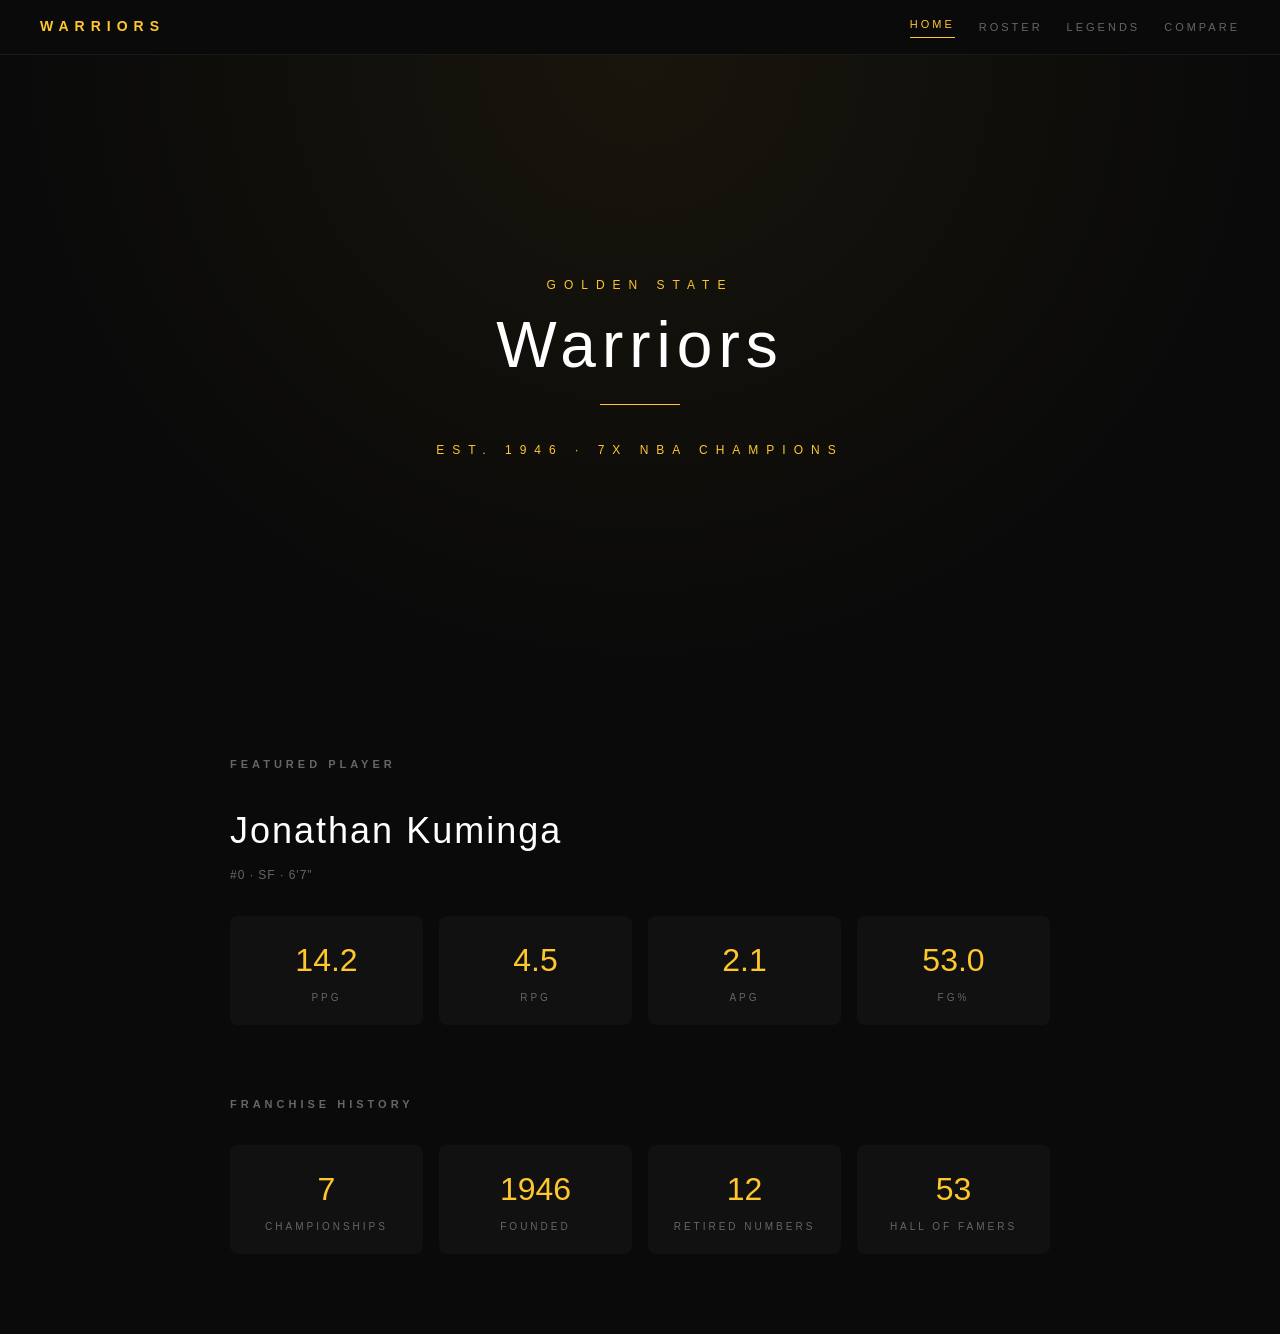
==== index.html @ 2897a16b "feat: add landing page with hero and featured player Co-Authored-By: Claude Sonnet 4.6 <noreply@anth" ====
<!DOCTYPE html>
<html lang="en">
<head>
  <meta charset="UTF-8" />
  <meta name="viewport" content="width=device-width, initial-scale=1.0" />
  <title>Golden State Warriors Stats</title>
  <link rel="stylesheet" href="css/style.css" />
</head>
<body>

  <nav class="nav">
    <span class="nav-logo">Warriors</span>
    <div class="nav-links">
      <a href="index.html" class="active">Home</a>
      <a href="roster.html">Roster</a>
      <a href="legends.html">Legends</a>
      <a href="compare.html">Compare</a>
    </div>
  </nav>

  <section class="hero">
    <p class="hero-subtitle">Golden State</p>
    <h1 class="hero-title">Warriors</h1>
    <hr class="hero-divider" />
    <p class="hero-subtitle">EST. 1946 · 7x NBA CHAMPIONS</p>
  </section>

  <section style="max-width:900px;margin:0 auto;padding:60px 40px;">
    <h3 style="font-size:11px;letter-spacing:4px;color:var(--text-muted);text-transform:uppercase;margin-bottom:32px;">Featured Player</h3>
    <h2 id="featured-name" style="font-size:36px;font-weight:300;letter-spacing:2px;margin:0 0 8px;"></h2>
    <p id="featured-meta" style="font-size:12px;color:var(--text-muted);letter-spacing:1px;margin:0 0 32px;"></p>
    <div id="featured-stats" class="stat-grid"></div>
  </section>

  <section style="max-width:900px;margin:0 auto;padding:0 40px 80px;">
    <h3 style="font-size:11px;letter-spacing:4px;color:var(--text-muted);text-transform:uppercase;margin-bottom:32px;">Franchise History</h3>
    <div class="stat-grid">
      <div class="stat-card">
        <div class="stat-value">7</div>
        <div class="stat-label">Championships</div>
      </div>
      <div class="stat-card">
        <div class="stat-value">1946</div>
        <div class="stat-label">Founded</div>
      </div>
      <div class="stat-card">
        <div class="stat-value">12</div>
        <div class="stat-label">Retired Numbers</div>
      </div>
      <div class="stat-card">
        <div class="stat-value">53</div>
        <div class="stat-label">Hall of Famers</div>
      </div>
    </div>
  </section>

  <script src="js/data.js"></script>
  <script src="js/app.js"></script>
</body>
</html>
---- css/style.css ----
/* gsw-stats/css/style.css — Golden State Warriors Stats — Dark Premium Theme */

/* =============================================
   CSS Custom Properties
   ============================================= */
:root {
  --bg: #0a0a0a;
  --surface: #111111;
  --border: #1a1a1a;
  --gold: #FFC72C;
  --blue: #1D428A;
  --text-primary: #ffffff;
  --text-secondary: #999999;
  --text-muted: #666666;
  --font: -apple-system, BlinkMacSystemFont, 'Segoe UI', Roboto, sans-serif;
}

/* =============================================
   Reset & Base
   ============================================= */
*,
*::before,
*::after {
  box-sizing: border-box;
}

body {
  margin: 0;
  padding: 0;
  background: var(--bg);
  color: var(--text-primary);
  font-family: var(--font);
  line-height: 1.5;
}

a {
  color: inherit;
  text-decoration: none;
}

/* =============================================
   Navigation
   ============================================= */
.nav {
  position: sticky;
  top: 0;
  background: var(--bg);
  border-bottom: 1px solid var(--border);
  z-index: 100;
  display: flex;
  justify-content: space-between;
  align-items: center;
  padding: 16px 40px;
}

.nav-logo {
  font-size: 14px;
  letter-spacing: 6px;
  color: var(--gold);
  text-transform: uppercase;
  font-weight: 700;
}

.nav-links {
  display: flex;
  gap: 24px;
  align-items: center;
}

.nav-links a {
  font-size: 11px;
  letter-spacing: 3px;
  color: var(--text-muted);
  text-transform: uppercase;
  transition: color 0.2s;
}

.nav-links a:hover {
  color: var(--gold);
}

.nav-links a.active {
  color: var(--gold);
  border-bottom: 1px solid var(--gold);
  padding-bottom: 4px;
}

/* =============================================
   Hero
   ============================================= */
.hero {
  min-height: 70vh;
  display: flex;
  flex-direction: column;
  justify-content: center;
  align-items: center;
  text-align: center;
  position: relative;
  background: radial-gradient(ellipse at 50% 0%, rgba(255, 199, 44, 0.06) 0%, transparent 70%);
}

.hero-subtitle {
  font-size: 12px;
  letter-spacing: 8px;
  color: var(--gold);
  text-transform: uppercase;
  margin-bottom: 16px;
}

.hero-title {
  font-size: 64px;
  font-weight: 300;
  letter-spacing: 6px;
  margin: 0;
  line-height: 1.1;
}

.hero-divider {
  width: 80px;
  height: 1px;
  background: var(--gold);
  margin: 24px auto;
  border: none;
}

/* =============================================
   Stat Cards
   ============================================= */
.stat-card {
  background: var(--surface);
  border-radius: 8px;
  padding: 20px;
  text-align: center;
}

.stat-value {
  font-size: 32px;
  font-weight: 200;
  color: var(--gold);
}

.stat-label {
  font-size: 10px;
  letter-spacing: 3px;
  color: var(--text-muted);
  text-transform: uppercase;
  margin-top: 6px;
}

/* =============================================
   Stat Grid
   ============================================= */
.stat-grid {
  display: grid;
  grid-template-columns: repeat(4, 1fr);
  gap: 16px;
}

/* =============================================
   Page Layout (Sidebar + Main Panel)
   ============================================= */
.page-layout {
  display: flex;
  min-height: calc(100vh - 60px);
}

.sidebar {
  width: 280px;
  background: var(--surface);
  border-right: 1px solid var(--border);
  overflow-y: auto;
  padding: 20px 0;
  flex-shrink: 0;
}

.main-panel {
  flex: 1;
  padding: 40px;
  overflow-y: auto;
}

/* =============================================
   Sidebar Items
   ============================================= */
.sidebar-item {
  padding: 12px 24px;
  cursor: pointer;
  border-left: 3px solid transparent;
  transition: background 0.2s, border-color 0.2s;
}

.sidebar-item:hover {
  background: rgba(255, 255, 255, 0.03);
}

.sidebar-item.active {
  border-left-color: var(--gold);
  background: rgba(255, 199, 44, 0.05);
}

.player-name {
  font-size: 14px;
  color: var(--text-secondary);
}

.sidebar-item.active .player-name {
  color: var(--text-primary);
}

.player-number {
  font-size: 11px;
  color: var(--text-muted);
}

/* =============================================
   Player Detail
   ============================================= */
.player-header {
  display: flex;
  gap: 30px;
  margin-bottom: 40px;
  align-items: center;
}

.player-photo {
  width: 150px;
  height: 150px;
  border-radius: 50%;
  background: var(--surface);
  border: 2px solid var(--border);
  display: flex;
  justify-content: center;
  align-items: center;
  flex-shrink: 0;
}

.player-photo svg {
  width: 60px;
  height: 60px;
  fill: var(--text-muted);
}

.player-info h2 {
  font-size: 28px;
  font-weight: 300;
  letter-spacing: 2px;
  margin: 0;
}

.player-meta {
  font-size: 12px;
  color: var(--text-muted);
  letter-spacing: 1px;
  margin-top: 8px;
}

/* =============================================
   Season Table
   ============================================= */
.season-table-wrapper {
  overflow-x: auto;
}

.season-table {
  width: 100%;
  border-collapse: collapse;
  margin-top: 16px;
}

.season-table th {
  font-size: 10px;
  letter-spacing: 2px;
  color: var(--text-muted);
  text-transform: uppercase;
  padding: 12px 16px;
  text-align: left;
  border-bottom: 1px solid var(--border);
}

.season-table td {
  font-size: 14px;
  padding: 12px 16px;
  border-bottom: 1px solid var(--border);
  color: var(--text-secondary);
}

.season-table tr:hover td {
  background: rgba(255, 255, 255, 0.02);
}

/* =============================================
   Accolades
   ============================================= */
.accolades {
  display: flex;
  flex-wrap: wrap;
  gap: 8px;
  margin-top: 20px;
}

.accolade-tag {
  font-size: 11px;
  padding: 6px 14px;
  background: rgba(255, 199, 44, 0.1);
  color: var(--gold);
  border-radius: 20px;
  letter-spacing: 1px;
}

/* =============================================
   Compare Page
   ============================================= */
.compare-container {
  max-width: 1000px;
  margin: 0 auto;
  padding: 40px;
}

.compare-selectors {
  display: flex;
  gap: 40px;
  justify-content: center;
  align-items: center;
  margin-bottom: 40px;
}

.compare-selectors select {
  background: var(--surface);
  color: var(--text-primary);
  border: 1px solid var(--border);
  padding: 12px 20px;
  border-radius: 6px;
  font-size: 14px;
  min-width: 200px;
  cursor: pointer;
  font-family: var(--font);
}

.compare-selectors select:focus {
  border-color: var(--gold);
  outline: none;
}

/* Compare Rows */
.compare-row {
  display: grid;
  grid-template-columns: 1fr auto 1fr;
  gap: 16px;
  align-items: center;
  padding: 16px 0;
  border-bottom: 1px solid var(--border);
}

.compare-bar {
  height: 8px;
  background: var(--border);
  border-radius: 4px;
  overflow: hidden;
}

.compare-bar .fill {
  height: 100%;
  border-radius: 4px;
  transition: width 0.6s ease;
}

.compare-bar .fill.leader {
  background: var(--gold);
}

.compare-bar .fill.trailing {
  background: var(--blue);
}

.compare-label {
  font-size: 10px;
  letter-spacing: 3px;
  color: var(--text-muted);
  text-transform: uppercase;
  text-align: center;
  min-width: 60px;
}

.compare-value {
  font-size: 18px;
  font-weight: 200;
  color: var(--text-secondary);
}

.compare-value.leader {
  color: var(--gold);
}

/* =============================================
   Utility
   ============================================= */
.fade-in {
  animation: fadeIn 0.3s ease;
}

@keyframes fadeIn {
  from {
    opacity: 0;
    transform: translateY(10px);
  }
  to {
    opacity: 1;
    transform: translateY(0);
  }
}

/* =============================================
   Responsive — 1024px
   ============================================= */
@media (max-width: 1024px) {
  .sidebar {
    width: 220px;
  }

  .stat-grid {
    grid-template-columns: repeat(2, 1fr);
  }

  .hero-title {
    font-size: 48px;
  }
}

/* =============================================
   Responsive — 768px
   ============================================= */
@media (max-width: 768px) {
  .page-layout {
    flex-direction: column;
  }

  .sidebar {
    width: 100%;
    border-right: none;
    border-bottom: 1px solid var(--border);
    display: flex;
    overflow-x: auto;
    padding: 12px;
    gap: 8px;
  }

  .sidebar-item {
    white-space: nowrap;
    border-left: none;
    border-bottom: 3px solid transparent;
    padding: 8px 16px;
  }

  .sidebar-item.active {
    border-left-color: transparent;
    border-bottom-color: var(--gold);
  }

  .main-panel {
    padding: 24px 16px;
  }

  .player-header {
    flex-direction: column;
    align-items: center;
    text-align: center;
  }

  .stat-grid {
    grid-template-columns: repeat(2, 1fr);
  }

  .nav {
    padding: 12px 20px;
  }

  .hero-title {
    font-size: 32px;
  }

  .compare-selectors {
    flex-direction: column;
    align-items: center;
  }

  .compare-row {
    grid-template-columns: 1fr;
    gap: 8px;
    text-align: center;
  }
}
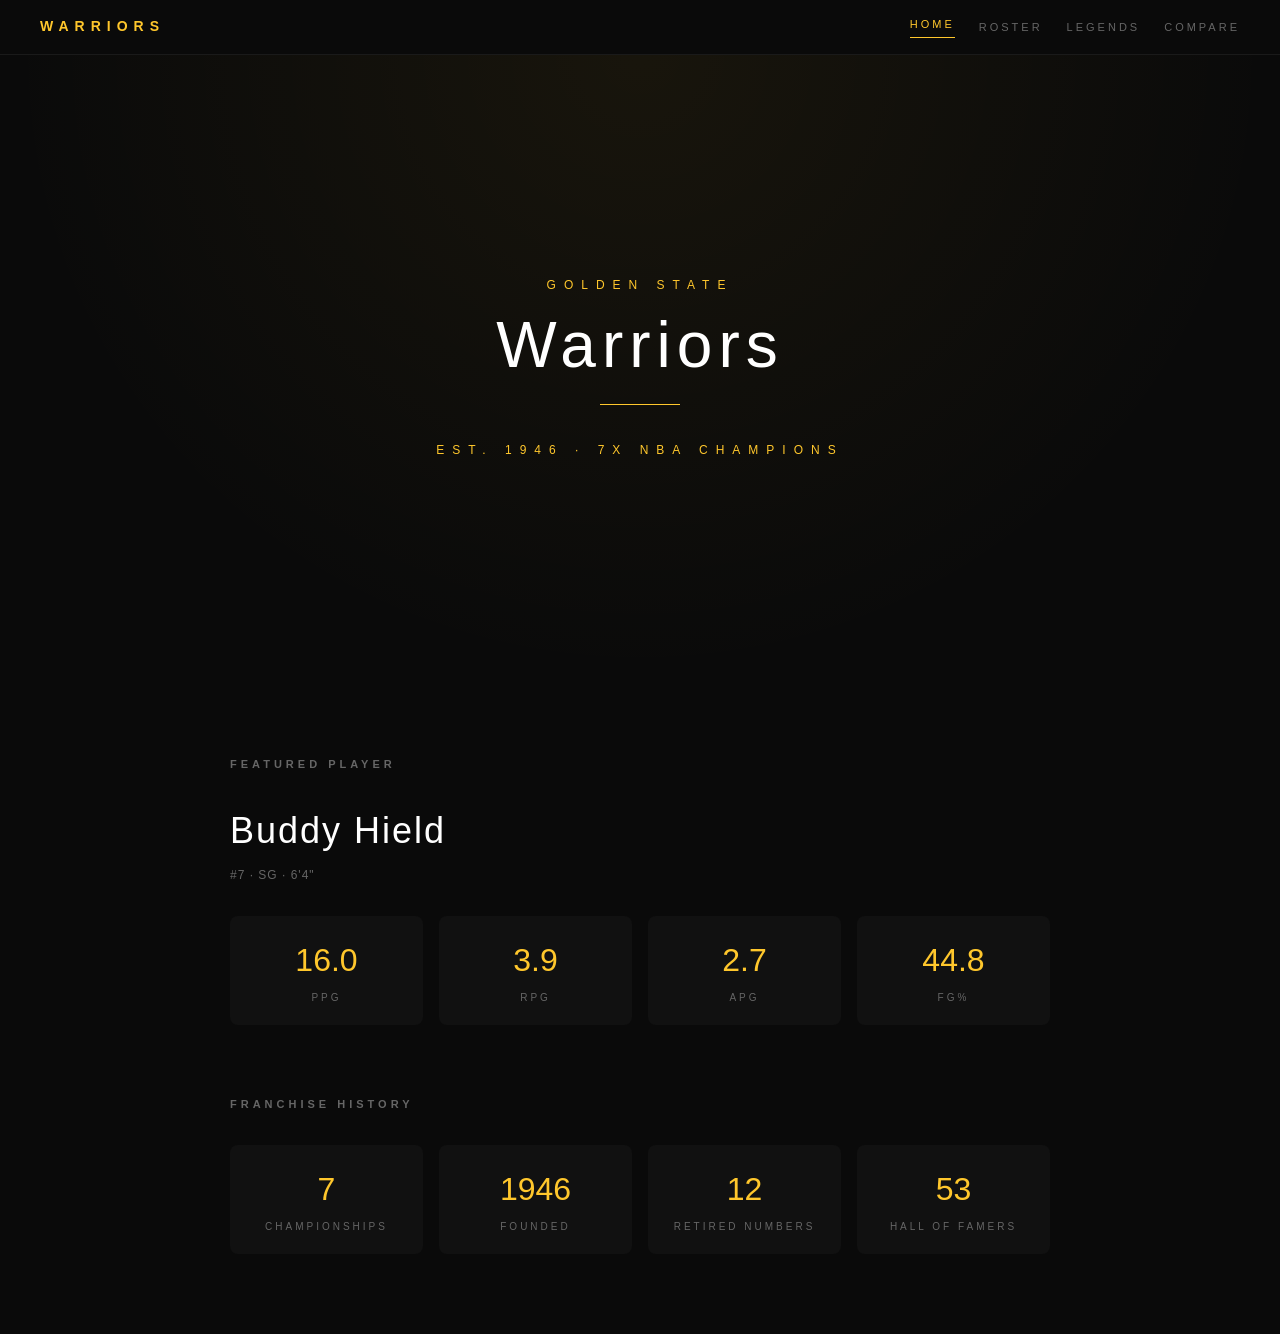
==== commit 8f009299: "fix: handle null stats for pre-3pt era legends and fix nav/CSS issues - Add fmt() and num() helpers " ====
--- a/index.html
+++ b/index.html
@@ -9,7 +9,7 @@
 <body>
 
   <nav class="nav">
-    <span class="nav-logo">Warriors</span>
+    <a href="index.html" class="nav-logo">WARRIORS</a>
     <div class="nav-links">
       <a href="index.html" class="active">Home</a>
       <a href="roster.html">Roster</a>
--- a/css/style.css
+++ b/css/style.css
@@ -341,6 +341,31 @@
   outline: none;
 }
 
+.compare-players {
+  margin-top: 20px;
+}
+
+.compare-player-header {
+  display: flex;
+  justify-content: space-between;
+  margin-bottom: 24px;
+  padding-bottom: 16px;
+  border-bottom: 1px solid var(--border);
+}
+
+.compare-player-name {
+  text-align: center;
+}
+
+.compare-side {
+  display: flex;
+  flex-direction: column;
+}
+
+.compare-side .compare-bar {
+  width: 100%;
+}
+
 /* Compare Rows */
 .compare-row {
   display: grid;
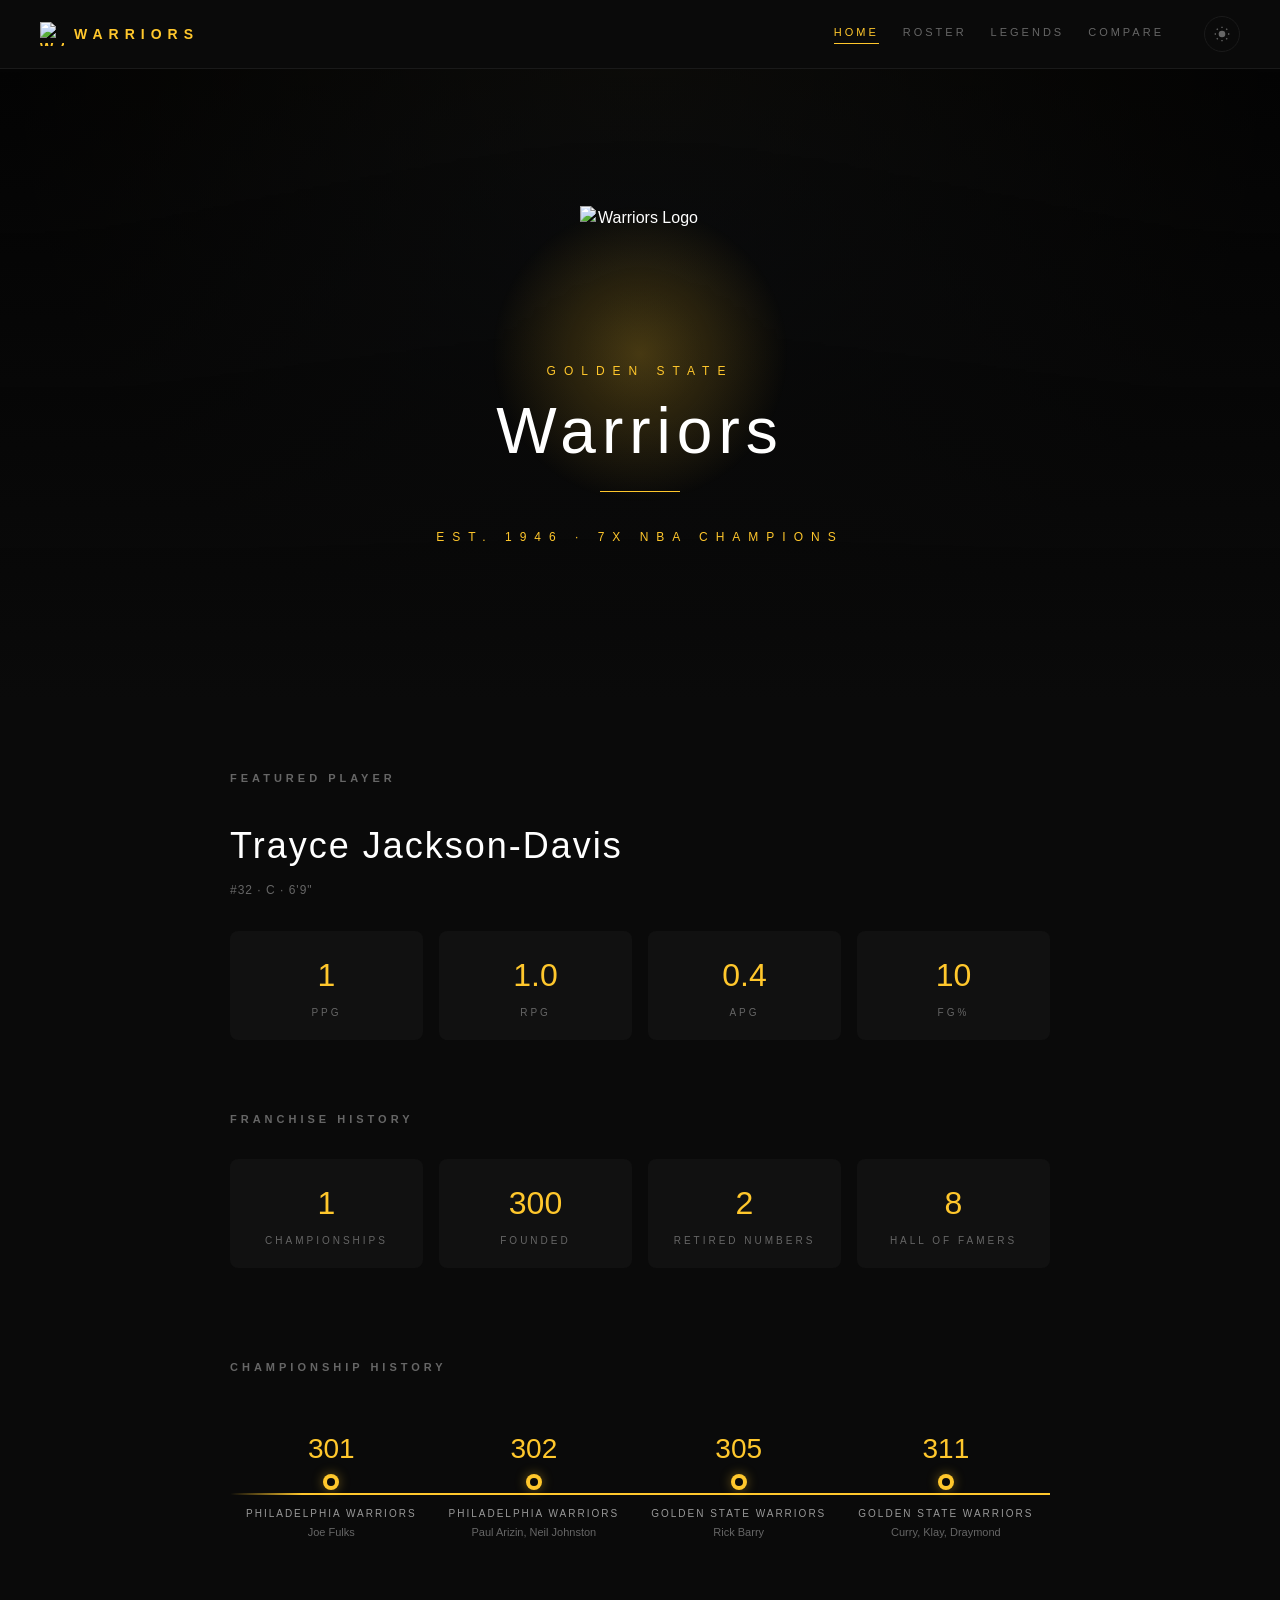
==== commit c1fccb9a: "feat: add player photos, logo, animated counters, charts, filters, dark/light mode, timeline, share " ====
--- a/index.html
+++ b/index.html
@@ -9,51 +9,109 @@
 <body>
 
   <nav class="nav">
-    <a href="index.html" class="nav-logo">WARRIORS</a>
+    <a href="index.html" class="nav-logo">
+      <img src="img/warriors-logo.svg" alt="Warriors Logo" />
+      WARRIORS
+    </a>
     <div class="nav-links">
       <a href="index.html" class="active">Home</a>
       <a href="roster.html">Roster</a>
       <a href="legends.html">Legends</a>
       <a href="compare.html">Compare</a>
+      <button class="theme-toggle" id="theme-toggle" aria-label="Toggle theme"></button>
     </div>
   </nav>
 
   <section class="hero">
+    <div class="hero-glow"></div>
+    <img src="img/warriors-logo.svg" alt="Warriors Logo" class="hero-logo" />
     <p class="hero-subtitle">Golden State</p>
     <h1 class="hero-title">Warriors</h1>
     <hr class="hero-divider" />
-    <p class="hero-subtitle">EST. 1946 · 7x NBA CHAMPIONS</p>
+    <p class="hero-subtitle">EST. 1946 &middot; 7x NBA CHAMPIONS</p>
   </section>
 
-  <section style="max-width:900px;margin:0 auto;padding:60px 40px;">
+  <section class="main-content-animate" style="max-width:900px;margin:0 auto;padding:60px 40px;">
     <h3 style="font-size:11px;letter-spacing:4px;color:var(--text-muted);text-transform:uppercase;margin-bottom:32px;">Featured Player</h3>
     <h2 id="featured-name" style="font-size:36px;font-weight:300;letter-spacing:2px;margin:0 0 8px;"></h2>
     <p id="featured-meta" style="font-size:12px;color:var(--text-muted);letter-spacing:1px;margin:0 0 32px;"></p>
     <div id="featured-stats" class="stat-grid"></div>
   </section>
 
-  <section style="max-width:900px;margin:0 auto;padding:0 40px 80px;">
+  <section class="main-content-animate" style="max-width:900px;margin:0 auto;padding:0 40px 80px;">
     <h3 style="font-size:11px;letter-spacing:4px;color:var(--text-muted);text-transform:uppercase;margin-bottom:32px;">Franchise History</h3>
-    <div class="stat-grid">
+    <div class="stat-grid" id="franchise-stats">
       <div class="stat-card">
-        <div class="stat-value">7</div>
+        <div class="stat-value" data-count="7">7</div>
         <div class="stat-label">Championships</div>
       </div>
       <div class="stat-card">
-        <div class="stat-value">1946</div>
+        <div class="stat-value" data-count="1946">1946</div>
         <div class="stat-label">Founded</div>
       </div>
       <div class="stat-card">
-        <div class="stat-value">12</div>
+        <div class="stat-value" data-count="12">12</div>
         <div class="stat-label">Retired Numbers</div>
       </div>
       <div class="stat-card">
-        <div class="stat-value">53</div>
+        <div class="stat-value" data-count="53">53</div>
         <div class="stat-label">Hall of Famers</div>
       </div>
     </div>
   </section>
 
+  <section class="timeline-section main-content-animate">
+    <h3>Championship History</h3>
+    <div class="timeline-scroll">
+      <div class="timeline-track" id="championship-timeline">
+        <div class="timeline-item">
+          <div class="timeline-year" data-count="1947">1947</div>
+          <div class="timeline-dot"></div>
+          <div class="timeline-team">Philadelphia Warriors</div>
+          <div class="timeline-players">Joe Fulks</div>
+        </div>
+        <div class="timeline-item">
+          <div class="timeline-year" data-count="1956">1956</div>
+          <div class="timeline-dot"></div>
+          <div class="timeline-team">Philadelphia Warriors</div>
+          <div class="timeline-players">Paul Arizin, Neil Johnston</div>
+        </div>
+        <div class="timeline-item">
+          <div class="timeline-year" data-count="1975">1975</div>
+          <div class="timeline-dot"></div>
+          <div class="timeline-team">Golden State Warriors</div>
+          <div class="timeline-players">Rick Barry</div>
+        </div>
+        <div class="timeline-item">
+          <div class="timeline-year" data-count="2015">2015</div>
+          <div class="timeline-dot"></div>
+          <div class="timeline-team">Golden State Warriors</div>
+          <div class="timeline-players">Curry, Klay, Draymond</div>
+        </div>
+        <div class="timeline-item">
+          <div class="timeline-year" data-count="2017">2017</div>
+          <div class="timeline-dot"></div>
+          <div class="timeline-team">Golden State Warriors</div>
+          <div class="timeline-players">Curry, KD, Klay, Draymond</div>
+        </div>
+        <div class="timeline-item">
+          <div class="timeline-year" data-count="2018">2018</div>
+          <div class="timeline-dot"></div>
+          <div class="timeline-team">Golden State Warriors</div>
+          <div class="timeline-players">Curry, KD, Klay, Draymond</div>
+        </div>
+        <div class="timeline-item">
+          <div class="timeline-year" data-count="2022">2022</div>
+          <div class="timeline-dot"></div>
+          <div class="timeline-team">Golden State Warriors</div>
+          <div class="timeline-players">Curry, Klay, Draymond, Wiggins</div>
+        </div>
+      </div>
+    </div>
+  </section>
+
+  <div class="toast" id="toast"></div>
+
   <script src="js/data.js"></script>
   <script src="js/app.js"></script>
 </body>
--- a/css/style.css
+++ b/css/style.css
@@ -16,12 +16,57 @@
 }
 
 /* =============================================
+   Light Theme
+   ============================================= */
+[data-theme="light"] {
+  --bg: #f5f5f5;
+  --surface: #ffffff;
+  --border: #e0e0e0;
+  --text-primary: #111111;
+  --text-secondary: #444444;
+  --text-muted: #888888;
+}
+
+[data-theme="light"] .nav {
+  box-shadow: 0 1px 4px rgba(0,0,0,0.08);
+}
+
+[data-theme="light"] .hero {
+  background: radial-gradient(ellipse at 50% 0%, rgba(255, 199, 44, 0.12) 0%, transparent 70%);
+}
+
+[data-theme="light"] .compare-selectors select {
+  background: var(--surface);
+  color: var(--text-primary);
+}
+
+[data-theme="light"] .season-table tr:hover td {
+  background: rgba(0, 0, 0, 0.03);
+}
+
+[data-theme="light"] .sidebar-item:hover {
+  background: rgba(0, 0, 0, 0.03);
+}
+
+[data-theme="light"] .sidebar-item.active {
+  background: rgba(255, 199, 44, 0.08);
+}
+
+[data-theme="light"] .hero-glow {
+  opacity: 0.15;
+}
+
+/* =============================================
    Reset & Base
    ============================================= */
 *,
 *::before,
 *::after {
   box-sizing: border-box;
+}
+
+html {
+  scroll-behavior: smooth;
 }
 
 body {
@@ -31,6 +76,12 @@
   color: var(--text-primary);
   font-family: var(--font);
   line-height: 1.5;
+  animation: pageFadeIn 0.4s ease both;
+}
+
+@keyframes pageFadeIn {
+  from { opacity: 0; }
+  to   { opacity: 1; }
 }
 
 a {
@@ -59,6 +110,14 @@
   color: var(--gold);
   text-transform: uppercase;
   font-weight: 700;
+  display: flex;
+  align-items: center;
+  gap: 10px;
+}
+
+.nav-logo img {
+  width: 24px;
+  height: 24px;
 }
 
 .nav-links {
@@ -73,6 +132,23 @@
   color: var(--text-muted);
   text-transform: uppercase;
   transition: color 0.2s;
+  position: relative;
+  padding-bottom: 4px;
+}
+
+.nav-links a::after {
+  content: '';
+  position: absolute;
+  bottom: 0;
+  left: 0;
+  width: 0;
+  height: 1px;
+  background: var(--gold);
+  transition: width 0.3s ease;
+}
+
+.nav-links a:hover::after {
+  width: 100%;
 }
 
 .nav-links a:hover {
@@ -81,8 +157,40 @@
 
 .nav-links a.active {
   color: var(--gold);
-  border-bottom: 1px solid var(--gold);
-  padding-bottom: 4px;
+}
+
+.nav-links a.active::after {
+  width: 100%;
+}
+
+/* =============================================
+   Theme Toggle
+   ============================================= */
+.theme-toggle {
+  background: none;
+  border: 1px solid var(--border);
+  color: var(--text-muted);
+  cursor: pointer;
+  width: 36px;
+  height: 36px;
+  border-radius: 50%;
+  display: flex;
+  align-items: center;
+  justify-content: center;
+  transition: border-color 0.2s, color 0.2s;
+  margin-left: 16px;
+  flex-shrink: 0;
+}
+
+.theme-toggle:hover {
+  border-color: var(--gold);
+  color: var(--gold);
+}
+
+.theme-toggle svg {
+  width: 16px;
+  height: 16px;
+  fill: currentColor;
 }
 
 /* =============================================
@@ -96,7 +204,37 @@
   align-items: center;
   text-align: center;
   position: relative;
-  background: radial-gradient(ellipse at 50% 0%, rgba(255, 199, 44, 0.06) 0%, transparent 70%);
+  background: linear-gradient(180deg, rgba(0,0,0,0.6) 0%, var(--bg) 100%),
+              radial-gradient(ellipse at 50% 30%, rgba(29, 66, 138, 0.15) 0%, transparent 60%),
+              radial-gradient(ellipse at 50% 0%, rgba(255, 199, 44, 0.08) 0%, transparent 70%);
+  overflow: hidden;
+}
+
+.hero-logo {
+  width: 120px;
+  height: 120px;
+  margin-bottom: 24px;
+  position: relative;
+  z-index: 2;
+}
+
+.hero-glow {
+  position: absolute;
+  top: 50%;
+  left: 50%;
+  transform: translate(-50%, -60%);
+  width: 300px;
+  height: 300px;
+  border-radius: 50%;
+  background: radial-gradient(circle, rgba(255, 199, 44, 0.25) 0%, transparent 70%);
+  animation: heroGlow 3s ease-in-out infinite alternate;
+  z-index: 1;
+  pointer-events: none;
+}
+
+@keyframes heroGlow {
+  from { opacity: 0.5; transform: translate(-50%, -60%) scale(0.9); }
+  to   { opacity: 1;   transform: translate(-50%, -60%) scale(1.1); }
 }
 
 .hero-subtitle {
@@ -105,6 +243,8 @@
   color: var(--gold);
   text-transform: uppercase;
   margin-bottom: 16px;
+  position: relative;
+  z-index: 2;
 }
 
 .hero-title {
@@ -113,6 +253,8 @@
   letter-spacing: 6px;
   margin: 0;
   line-height: 1.1;
+  position: relative;
+  z-index: 2;
 }
 
 .hero-divider {
@@ -121,6 +263,20 @@
   background: var(--gold);
   margin: 24px auto;
   border: none;
+  position: relative;
+  z-index: 2;
+}
+
+/* =============================================
+   Main Content Slide-up Animation
+   ============================================= */
+.main-content-animate {
+  animation: slideUp 0.5s ease 0.1s both;
+}
+
+@keyframes slideUp {
+  from { opacity: 0; transform: translateY(20px); }
+  to   { opacity: 1; transform: translateY(0); }
 }
 
 /* =============================================
@@ -131,6 +287,12 @@
   border-radius: 8px;
   padding: 20px;
   text-align: center;
+  transition: transform 0.2s ease, box-shadow 0.2s ease;
+}
+
+.stat-card:hover {
+  transform: scale(1.03);
+  box-shadow: 0 4px 20px rgba(255, 199, 44, 0.06);
 }
 
 .stat-value {
@@ -177,6 +339,68 @@
   flex: 1;
   padding: 40px;
   overflow-y: auto;
+  animation: slideUp 0.5s ease 0.1s both;
+}
+
+/* =============================================
+   Filter Bar
+   ============================================= */
+.filter-bar {
+  padding: 12px 16px;
+  border-bottom: 1px solid var(--border);
+  margin-bottom: 8px;
+}
+
+.filter-search {
+  width: 100%;
+  padding: 8px 12px;
+  background: var(--bg);
+  border: 1px solid var(--border);
+  border-radius: 6px;
+  color: var(--text-primary);
+  font-size: 13px;
+  font-family: var(--font);
+  margin-bottom: 8px;
+  outline: none;
+  transition: border-color 0.2s;
+}
+
+.filter-search:focus {
+  border-color: var(--gold);
+}
+
+.filter-search::placeholder {
+  color: var(--text-muted);
+}
+
+.filter-positions {
+  display: flex;
+  gap: 4px;
+  flex-wrap: wrap;
+}
+
+.filter-pos-btn {
+  padding: 4px 10px;
+  font-size: 10px;
+  letter-spacing: 1px;
+  background: transparent;
+  border: 1px solid var(--border);
+  border-radius: 14px;
+  color: var(--text-muted);
+  cursor: pointer;
+  font-family: var(--font);
+  transition: all 0.2s;
+}
+
+.filter-pos-btn:hover {
+  border-color: var(--gold);
+  color: var(--gold);
+}
+
+.filter-pos-btn.active {
+  background: var(--gold);
+  color: #000;
+  border-color: var(--gold);
 }
 
 /* =============================================
@@ -186,7 +410,19 @@
   padding: 12px 24px;
   cursor: pointer;
   border-left: 3px solid transparent;
-  transition: background 0.2s, border-color 0.2s;
+  transition: background 0.2s, border-color 0.2s, opacity 0.3s, transform 0.3s;
+  display: flex;
+  align-items: center;
+  gap: 12px;
+}
+
+.sidebar-item.slide-in {
+  animation: sidebarSlideIn 0.3s ease both;
+}
+
+@keyframes sidebarSlideIn {
+  from { opacity: 0; transform: translateX(-16px); }
+  to   { opacity: 1; transform: translateX(0); }
 }
 
 .sidebar-item:hover {
@@ -198,6 +434,36 @@
   background: rgba(255, 199, 44, 0.05);
 }
 
+.sidebar-thumb {
+  width: 32px;
+  height: 32px;
+  border-radius: 50%;
+  object-fit: cover;
+  background: var(--bg);
+  flex-shrink: 0;
+}
+
+.sidebar-thumb-fallback {
+  width: 32px;
+  height: 32px;
+  border-radius: 50%;
+  background: var(--bg);
+  display: flex;
+  align-items: center;
+  justify-content: center;
+  flex-shrink: 0;
+}
+
+.sidebar-thumb-fallback svg {
+  width: 14px;
+  height: 14px;
+  fill: var(--text-muted);
+}
+
+.sidebar-item-info {
+  min-width: 0;
+}
+
 .player-name {
   font-size: 14px;
   color: var(--text-secondary);
@@ -220,6 +486,7 @@
   gap: 30px;
   margin-bottom: 40px;
   align-items: center;
+  position: relative;
 }
 
 .player-photo {
@@ -232,12 +499,55 @@
   justify-content: center;
   align-items: center;
   flex-shrink: 0;
+  overflow: hidden;
+  position: relative;
+}
+
+.player-photo img {
+  width: 100%;
+  height: 100%;
+  object-fit: cover;
 }
 
 .player-photo svg {
   width: 60px;
   height: 60px;
   fill: var(--text-muted);
+}
+
+.player-photo-fallback {
+  width: 100%;
+  height: 100%;
+  display: flex;
+  justify-content: center;
+  align-items: center;
+}
+
+.player-photo-fallback svg {
+  width: 60px;
+  height: 60px;
+  fill: var(--text-muted);
+}
+
+/* Watermark on player detail */
+.player-detail {
+  position: relative;
+}
+
+.player-watermark {
+  position: absolute;
+  top: 40px;
+  right: -20px;
+  width: 200px;
+  height: 200px;
+  opacity: 0.03;
+  pointer-events: none;
+  z-index: 0;
+}
+
+.player-detail > * {
+  position: relative;
+  z-index: 1;
 }
 
 .player-info h2 {
@@ -255,10 +565,37 @@
 }
 
 /* =============================================
+   Career Chart
+   ============================================= */
+.career-chart-wrapper {
+  margin: 40px 0;
+  padding: 24px;
+  background: var(--surface);
+  border-radius: 8px;
+  position: relative;
+  z-index: 1;
+}
+
+.career-chart-wrapper h3 {
+  font-size: 11px;
+  letter-spacing: 4px;
+  color: var(--text-muted);
+  text-transform: uppercase;
+  margin: 0 0 16px;
+}
+
+.career-chart-wrapper canvas {
+  width: 100% !important;
+  max-height: 280px;
+}
+
+/* =============================================
    Season Table
    ============================================= */
 .season-table-wrapper {
   overflow-x: auto;
+  position: relative;
+  z-index: 1;
 }
 
 .season-table {
@@ -282,6 +619,24 @@
   padding: 12px 16px;
   border-bottom: 1px solid var(--border);
   color: var(--text-secondary);
+}
+
+.season-table tr {
+  animation: tableRowFade 0.3s ease both;
+}
+
+.season-table tbody tr:nth-child(1) { animation-delay: 0.05s; }
+.season-table tbody tr:nth-child(2) { animation-delay: 0.1s; }
+.season-table tbody tr:nth-child(3) { animation-delay: 0.15s; }
+.season-table tbody tr:nth-child(4) { animation-delay: 0.2s; }
+.season-table tbody tr:nth-child(5) { animation-delay: 0.25s; }
+.season-table tbody tr:nth-child(6) { animation-delay: 0.3s; }
+.season-table tbody tr:nth-child(7) { animation-delay: 0.35s; }
+.season-table tbody tr:nth-child(8) { animation-delay: 0.4s; }
+
+@keyframes tableRowFade {
+  from { opacity: 0; transform: translateY(6px); }
+  to   { opacity: 1; transform: translateY(0); }
 }
 
 .season-table tr:hover td {
@@ -305,6 +660,108 @@
   color: var(--gold);
   border-radius: 20px;
   letter-spacing: 1px;
+}
+
+/* =============================================
+   Championship Timeline
+   ============================================= */
+.timeline-section {
+  max-width: 900px;
+  margin: 0 auto;
+  padding: 0 40px 80px;
+}
+
+.timeline-section h3 {
+  font-size: 11px;
+  letter-spacing: 4px;
+  color: var(--text-muted);
+  text-transform: uppercase;
+  margin-bottom: 32px;
+}
+
+.timeline-scroll {
+  overflow-x: auto;
+  padding-bottom: 20px;
+  -webkit-overflow-scrolling: touch;
+}
+
+.timeline-track {
+  display: flex;
+  gap: 0;
+  position: relative;
+  min-width: max-content;
+  padding: 20px 0 40px;
+}
+
+.timeline-track::before {
+  content: '';
+  position: absolute;
+  top: 50%;
+  left: 0;
+  right: 0;
+  height: 2px;
+  background: linear-gradient(90deg, transparent, var(--gold) 5%, var(--gold) 95%, transparent);
+  transform: translateY(-50%);
+  z-index: 0;
+}
+
+.timeline-item {
+  position: relative;
+  z-index: 1;
+  text-align: center;
+  min-width: 160px;
+  padding: 0 16px;
+  opacity: 0;
+  transform: translateY(20px);
+  transition: opacity 0.5s ease, transform 0.5s ease;
+}
+
+.timeline-item.visible {
+  opacity: 1;
+  transform: translateY(0);
+}
+
+.timeline-dot {
+  width: 16px;
+  height: 16px;
+  border-radius: 50%;
+  background: var(--gold);
+  margin: 0 auto 16px;
+  box-shadow: 0 0 12px rgba(255, 199, 44, 0.4);
+  position: relative;
+}
+
+.timeline-dot::before {
+  content: '';
+  position: absolute;
+  top: 50%;
+  left: 50%;
+  transform: translate(-50%, -50%);
+  width: 8px;
+  height: 8px;
+  border-radius: 50%;
+  background: var(--bg);
+}
+
+.timeline-year {
+  font-size: 28px;
+  font-weight: 200;
+  color: var(--gold);
+  margin-bottom: 4px;
+}
+
+.timeline-team {
+  font-size: 10px;
+  letter-spacing: 2px;
+  color: var(--text-secondary);
+  text-transform: uppercase;
+  margin-bottom: 4px;
+}
+
+.timeline-players {
+  font-size: 11px;
+  color: var(--text-muted);
+  line-height: 1.4;
 }
 
 /* =============================================
@@ -386,7 +843,7 @@
 .compare-bar .fill {
   height: 100%;
   border-radius: 4px;
-  transition: width 0.6s ease;
+  transition: width 0.8s ease;
 }
 
 .compare-bar .fill.leader {
@@ -417,6 +874,60 @@
 }
 
 /* =============================================
+   Share Button & Toast
+   ============================================= */
+.share-bar {
+  display: flex;
+  justify-content: center;
+  gap: 12px;
+  margin-top: 32px;
+}
+
+.share-btn {
+  padding: 10px 24px;
+  background: transparent;
+  border: 1px solid var(--gold);
+  color: var(--gold);
+  border-radius: 6px;
+  cursor: pointer;
+  font-size: 12px;
+  letter-spacing: 2px;
+  font-family: var(--font);
+  transition: background 0.2s, color 0.2s;
+  display: flex;
+  align-items: center;
+  gap: 8px;
+}
+
+.share-btn:hover {
+  background: var(--gold);
+  color: #000;
+}
+
+.toast {
+  position: fixed;
+  bottom: 32px;
+  left: 50%;
+  transform: translateX(-50%) translateY(80px);
+  background: var(--gold);
+  color: #000;
+  padding: 12px 28px;
+  border-radius: 8px;
+  font-size: 13px;
+  font-weight: 600;
+  letter-spacing: 1px;
+  z-index: 9999;
+  opacity: 0;
+  transition: transform 0.3s ease, opacity 0.3s ease;
+  pointer-events: none;
+}
+
+.toast.show {
+  opacity: 1;
+  transform: translateX(-50%) translateY(0);
+}
+
+/* =============================================
    Utility
    ============================================= */
 .fade-in {
@@ -448,6 +959,11 @@
 
   .hero-title {
     font-size: 48px;
+  }
+
+  .hero-logo {
+    width: 80px;
+    height: 80px;
   }
 }
 
@@ -464,9 +980,17 @@
     border-right: none;
     border-bottom: 1px solid var(--border);
     display: flex;
+    flex-wrap: wrap;
     overflow-x: auto;
     padding: 12px;
     gap: 8px;
+  }
+
+  .filter-bar {
+    width: 100%;
+    border-bottom: none;
+    margin-bottom: 0;
+    padding: 8px 4px;
   }
 
   .sidebar-item {
@@ -481,6 +1005,12 @@
     border-bottom-color: var(--gold);
   }
 
+  .sidebar-thumb,
+  .sidebar-thumb-fallback {
+    width: 24px;
+    height: 24px;
+  }
+
   .main-panel {
     padding: 24px 16px;
   }
@@ -503,6 +1033,11 @@
     font-size: 32px;
   }
 
+  .hero-logo {
+    width: 60px;
+    height: 60px;
+  }
+
   .compare-selectors {
     flex-direction: column;
     align-items: center;
@@ -513,4 +1048,12 @@
     gap: 8px;
     text-align: center;
   }
-}
+
+  .timeline-section {
+    padding: 0 20px 60px;
+  }
+
+  .player-watermark {
+    display: none;
+  }
+}
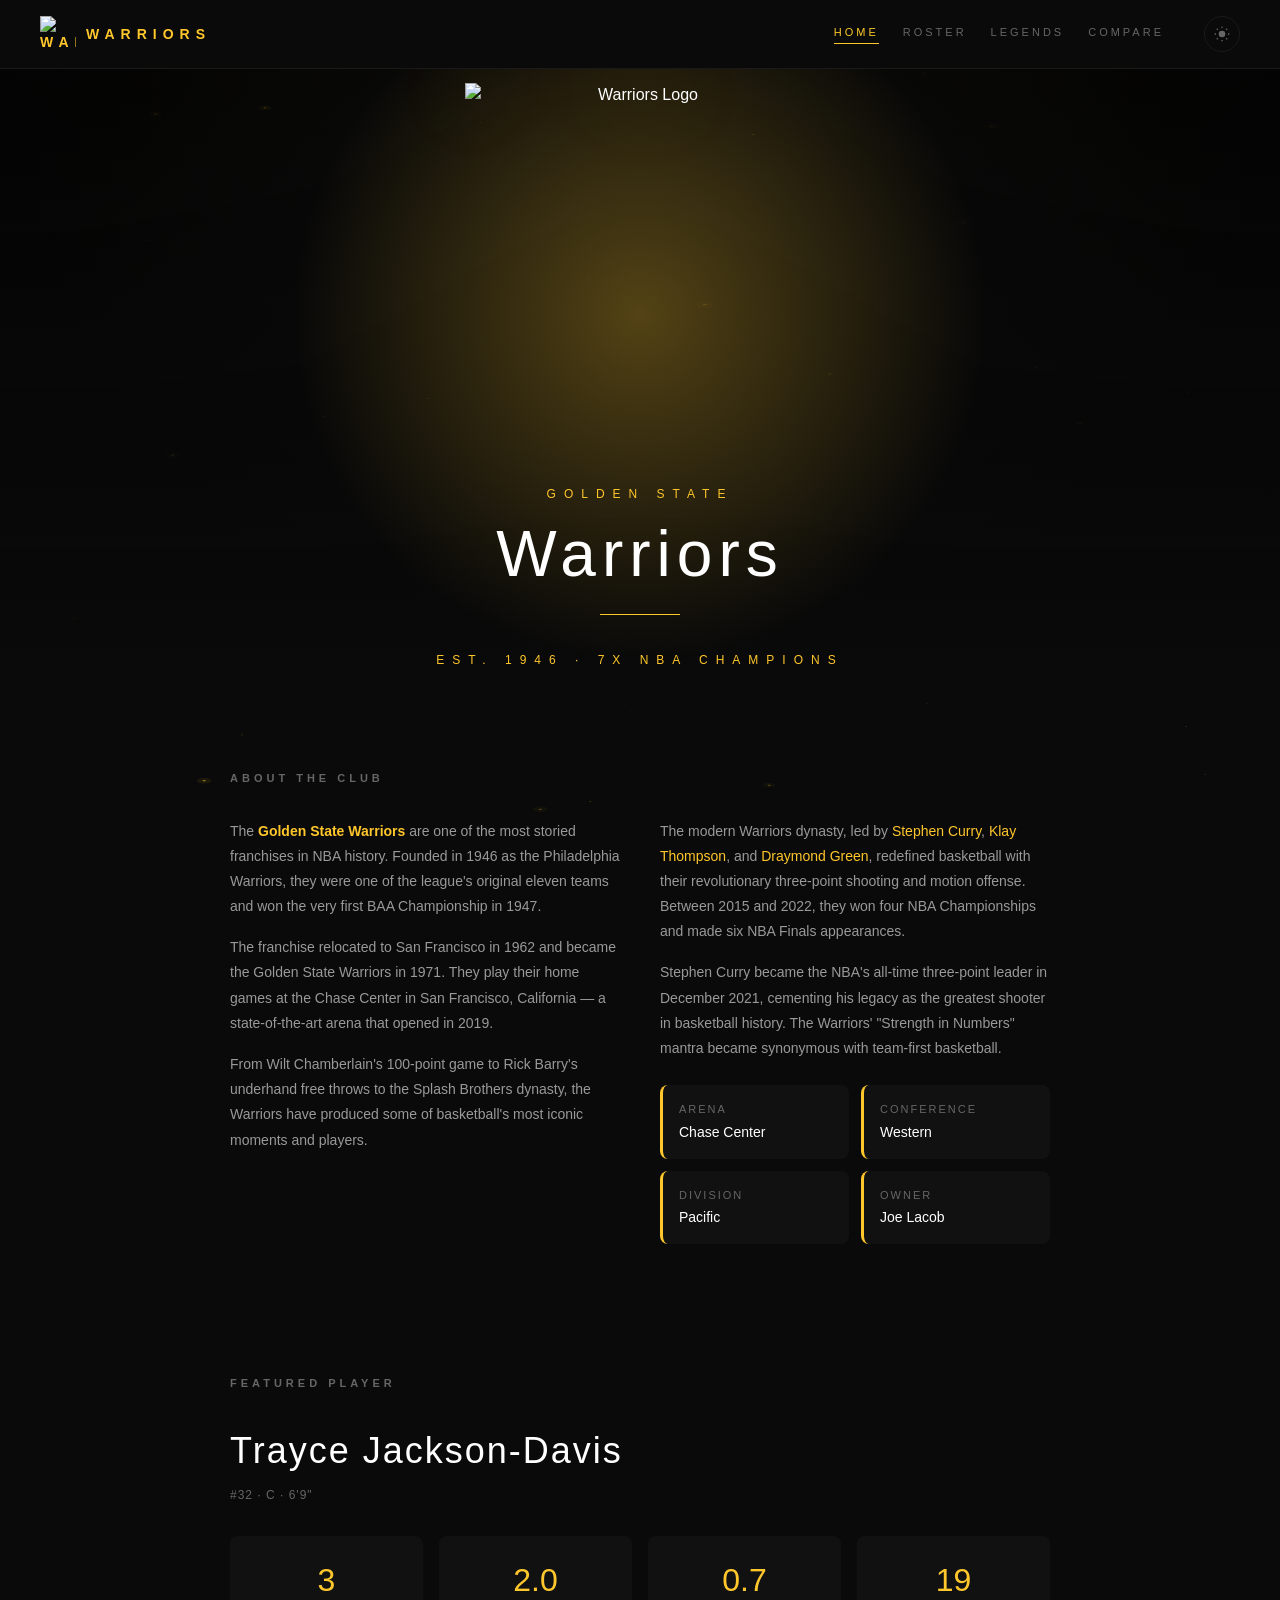
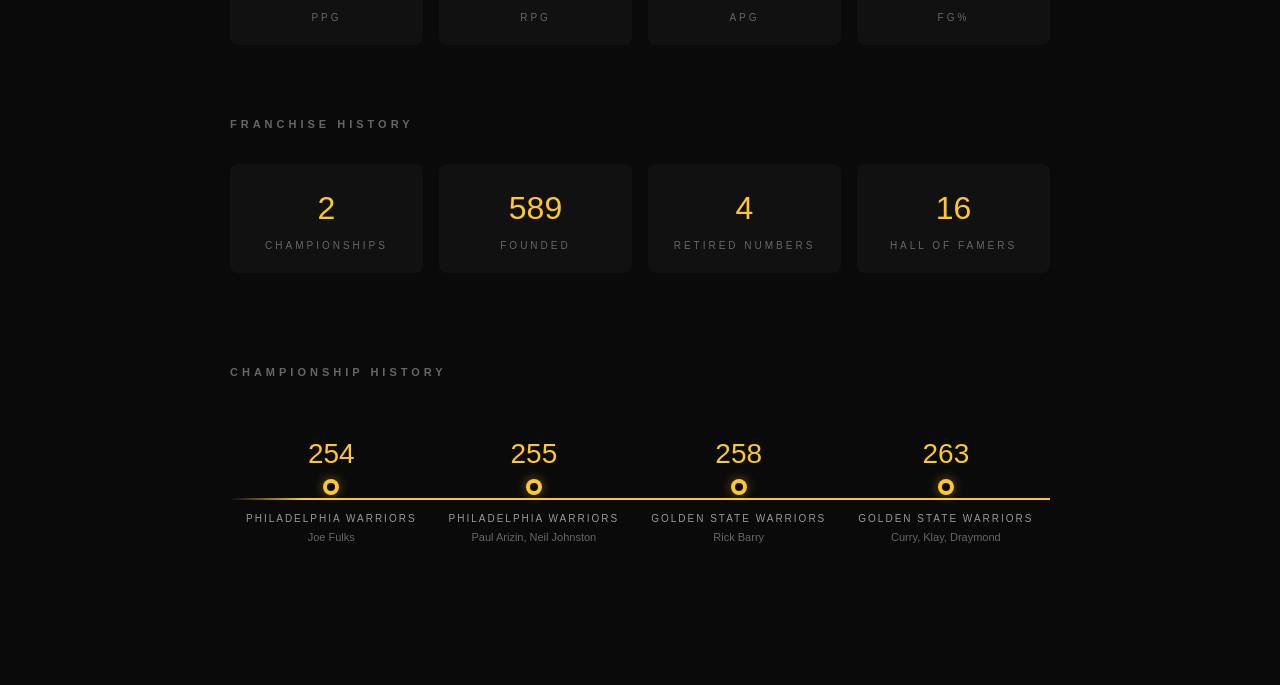
==== commit fd48a173: "feat: add club history and details section on home page" ====
--- a/index.html
+++ b/index.html
@@ -32,6 +32,49 @@
   </section>
 
   <section class="main-content-animate" style="max-width:900px;margin:0 auto;padding:60px 40px;">
+    <h3 style="font-size:11px;letter-spacing:4px;color:var(--text-muted);text-transform:uppercase;margin-bottom:32px;">About The Club</h3>
+    <div class="about-grid" style="display:grid;grid-template-columns:1fr 1fr;gap:40px;margin-bottom:60px;">
+      <div>
+        <p style="color:var(--text-secondary);font-size:14px;line-height:1.8;margin:0 0 16px;">
+          The <span style="color:var(--gold);font-weight:600;">Golden State Warriors</span> are one of the most storied franchises in NBA history. Founded in 1946 as the Philadelphia Warriors, they were one of the league's original eleven teams and won the very first BAA Championship in 1947.
+        </p>
+        <p style="color:var(--text-secondary);font-size:14px;line-height:1.8;margin:0 0 16px;">
+          The franchise relocated to San Francisco in 1962 and became the Golden State Warriors in 1971. They play their home games at the Chase Center in San Francisco, California — a state-of-the-art arena that opened in 2019.
+        </p>
+        <p style="color:var(--text-secondary);font-size:14px;line-height:1.8;margin:0;">
+          From Wilt Chamberlain's 100-point game to Rick Barry's underhand free throws to the Splash Brothers dynasty, the Warriors have produced some of basketball's most iconic moments and players.
+        </p>
+      </div>
+      <div>
+        <p style="color:var(--text-secondary);font-size:14px;line-height:1.8;margin:0 0 16px;">
+          The modern Warriors dynasty, led by <span style="color:var(--gold);">Stephen Curry</span>, <span style="color:var(--gold);">Klay Thompson</span>, and <span style="color:var(--gold);">Draymond Green</span>, redefined basketball with their revolutionary three-point shooting and motion offense. Between 2015 and 2022, they won four NBA Championships and made six NBA Finals appearances.
+        </p>
+        <p style="color:var(--text-secondary);font-size:14px;line-height:1.8;margin:0 0 16px;">
+          Stephen Curry became the NBA's all-time three-point leader in December 2021, cementing his legacy as the greatest shooter in basketball history. The Warriors' "Strength in Numbers" mantra became synonymous with team-first basketball.
+        </p>
+        <div style="margin-top:24px;display:grid;grid-template-columns:1fr 1fr;gap:12px;">
+          <div style="background:var(--surface);padding:16px;border-radius:8px;border-left:3px solid var(--gold);">
+            <div style="font-size:11px;color:var(--text-muted);letter-spacing:2px;text-transform:uppercase;">Arena</div>
+            <div style="color:var(--text-primary);font-size:14px;margin-top:4px;">Chase Center</div>
+          </div>
+          <div style="background:var(--surface);padding:16px;border-radius:8px;border-left:3px solid var(--gold);">
+            <div style="font-size:11px;color:var(--text-muted);letter-spacing:2px;text-transform:uppercase;">Conference</div>
+            <div style="color:var(--text-primary);font-size:14px;margin-top:4px;">Western</div>
+          </div>
+          <div style="background:var(--surface);padding:16px;border-radius:8px;border-left:3px solid var(--gold);">
+            <div style="font-size:11px;color:var(--text-muted);letter-spacing:2px;text-transform:uppercase;">Division</div>
+            <div style="color:var(--text-primary);font-size:14px;margin-top:4px;">Pacific</div>
+          </div>
+          <div style="background:var(--surface);padding:16px;border-radius:8px;border-left:3px solid var(--gold);">
+            <div style="font-size:11px;color:var(--text-muted);letter-spacing:2px;text-transform:uppercase;">Owner</div>
+            <div style="color:var(--text-primary);font-size:14px;margin-top:4px;">Joe Lacob</div>
+          </div>
+        </div>
+      </div>
+    </div>
+  </section>
+
+  <section class="main-content-animate" style="max-width:900px;margin:0 auto;padding:0 40px 60px;">
     <h3 style="font-size:11px;letter-spacing:4px;color:var(--text-muted);text-transform:uppercase;margin-bottom:32px;">Featured Player</h3>
     <h2 id="featured-name" style="font-size:36px;font-weight:300;letter-spacing:2px;margin:0 0 8px;"></h2>
     <p id="featured-meta" style="font-size:12px;color:var(--text-muted);letter-spacing:1px;margin:0 0 32px;"></p>
--- a/css/style.css
+++ b/css/style.css
@@ -69,10 +69,25 @@
   scroll-behavior: smooth;
 }
 
+#stars-canvas {
+  position: fixed;
+  top: 0;
+  left: 0;
+  width: 100%;
+  height: 100%;
+  z-index: 0;
+  pointer-events: none;
+}
+
+[data-theme="light"] #stars-canvas {
+  opacity: 0.3;
+}
+
 body {
   margin: 0;
   padding: 0;
   background: var(--bg);
+  position: relative;
   color: var(--text-primary);
   font-family: var(--font);
   line-height: 1.5;
@@ -87,6 +102,11 @@
 a {
   color: inherit;
   text-decoration: none;
+}
+
+section, .page-layout, .compare-container {
+  position: relative;
+  z-index: 1;
 }
 
 /* =============================================
@@ -116,8 +136,8 @@
 }
 
 .nav-logo img {
-  width: 24px;
-  height: 24px;
+  width: 36px;
+  height: 36px;
 }
 
 .nav-links {
@@ -211,11 +231,12 @@
 }
 
 .hero-logo {
-  width: 120px;
-  height: 120px;
-  margin-bottom: 24px;
+  width: 350px;
+  height: 350px;
+  margin-bottom: 40px;
   position: relative;
   z-index: 2;
+  filter: drop-shadow(0 0 40px rgba(255, 199, 44, 0.3));
 }
 
 .hero-glow {
@@ -223,10 +244,10 @@
   top: 50%;
   left: 50%;
   transform: translate(-50%, -60%);
-  width: 300px;
-  height: 300px;
+  width: 700px;
+  height: 700px;
   border-radius: 50%;
-  background: radial-gradient(circle, rgba(255, 199, 44, 0.25) 0%, transparent 70%);
+  background: radial-gradient(circle, rgba(255, 199, 44, 0.3) 0%, transparent 70%);
   animation: heroGlow 3s ease-in-out infinite alternate;
   z-index: 1;
   pointer-events: none;
@@ -962,8 +983,8 @@
   }
 
   .hero-logo {
-    width: 80px;
-    height: 80px;
+    width: 240px;
+    height: 240px;
   }
 }
 
@@ -1026,16 +1047,75 @@
   }
 
   .nav {
-    padding: 12px 20px;
+    padding: 12px 16px;
+    gap: 12px;
+  }
+
+  .nav-logo {
+    font-size: 12px;
+    letter-spacing: 4px;
+  }
+
+  .nav-logo img {
+    width: 28px;
+    height: 28px;
+  }
+
+  .nav-links {
+    gap: 12px;
+  }
+
+  .nav-links a {
+    font-size: 9px;
+    letter-spacing: 2px;
+  }
+
+  .hero {
+    min-height: 60vh;
+    padding: 40px 20px;
+  }
+
+  .hero-subtitle {
+    font-size: 10px;
+    letter-spacing: 5px;
   }
 
   .hero-title {
     font-size: 32px;
+    letter-spacing: 3px;
   }
 
   .hero-logo {
-    width: 60px;
-    height: 60px;
+    width: 160px;
+    height: 160px;
+  }
+
+  .hero-glow {
+    width: 300px;
+    height: 300px;
+  }
+
+  .player-photo {
+    width: 100px;
+    height: 100px;
+  }
+
+  .player-info h2 {
+    font-size: 22px;
+  }
+
+  .season-table th,
+  .season-table td {
+    padding: 8px 10px;
+    font-size: 12px;
+  }
+
+  .stat-value {
+    font-size: 24px;
+  }
+
+  .compare-container {
+    padding: 24px 16px;
   }
 
   .compare-selectors {
@@ -1056,4 +1136,70 @@
   .player-watermark {
     display: none;
   }
-}
+
+  .about-grid {
+    grid-template-columns: 1fr !important;
+    gap: 24px !important;
+  }
+}
+
+/* =============================================
+   Responsive — 480px (small phones)
+   ============================================= */
+@media (max-width: 480px) {
+  .hero-logo {
+    width: 120px;
+    height: 120px;
+  }
+
+  .hero-title {
+    font-size: 24px;
+    letter-spacing: 2px;
+  }
+
+  .hero-subtitle {
+    font-size: 9px;
+    letter-spacing: 4px;
+  }
+
+  .stat-grid {
+    grid-template-columns: 1fr 1fr;
+    gap: 10px;
+  }
+
+  .stat-card {
+    padding: 14px 10px;
+  }
+
+  .stat-value {
+    font-size: 20px;
+  }
+
+  .stat-label {
+    font-size: 9px;
+  }
+
+  .nav-links a {
+    font-size: 8px;
+    letter-spacing: 1px;
+  }
+
+  .nav-logo {
+    font-size: 10px;
+    letter-spacing: 3px;
+  }
+
+  .compare-selectors select {
+    min-width: 140px;
+    font-size: 12px;
+    padding: 10px 14px;
+  }
+
+  .timeline-item {
+    min-width: 140px;
+  }
+
+  .timeline-year {
+    font-size: 28px;
+  }
+}
